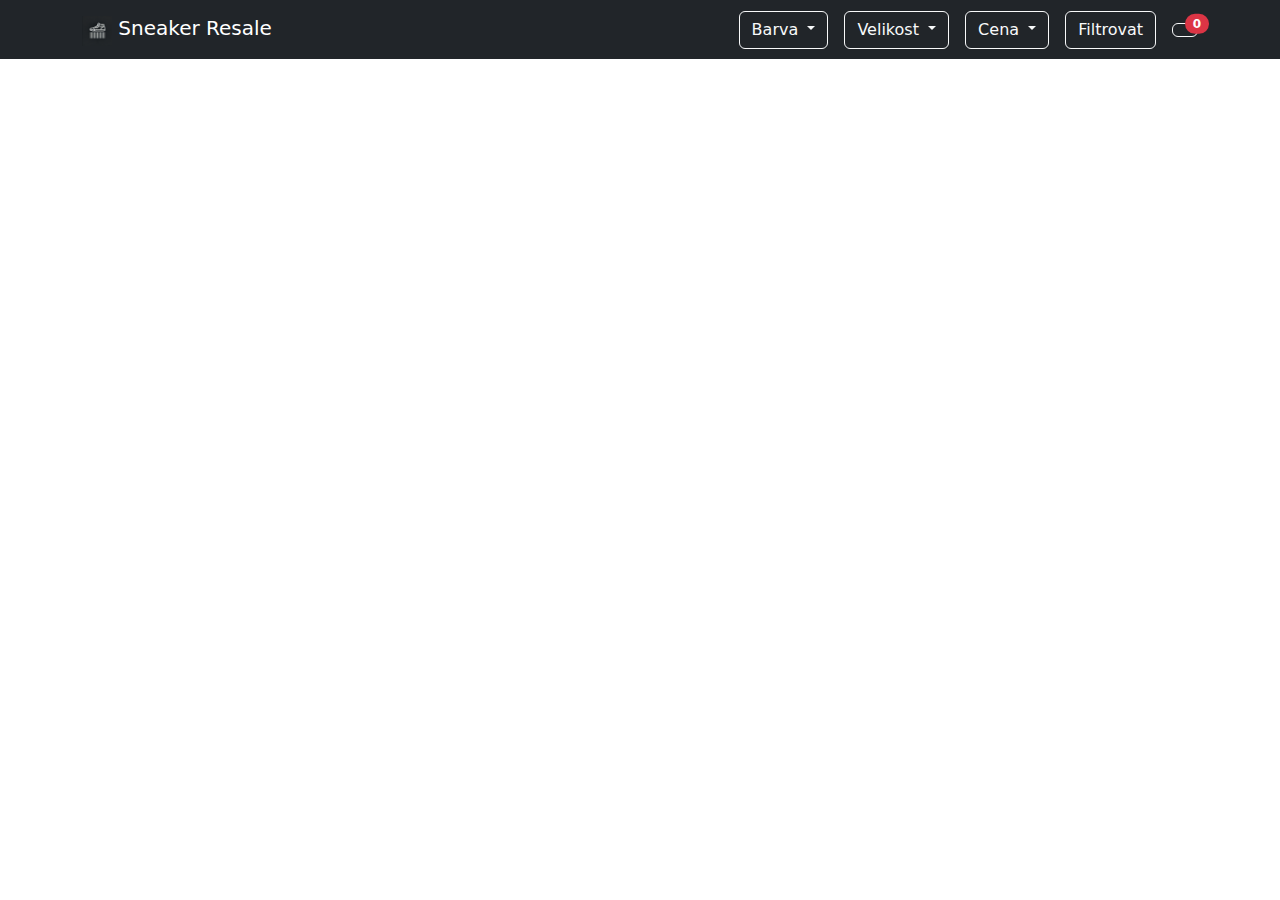
==== 03_bootstrap_and_vite/src/campus.green.html @ 97d51136 "commit pet" ====
<!doctype html>
<html lang="en">

<head>
  <meta charset="utf-8">
  <meta name="viewport" content="width=device-width, initial-scale=1">
  <title>Bootstrap demo</title>
  <link href="https://cdn.jsdelivr.net/npm/bootstrap@5.3.3/dist/css/bootstrap.min.css" rel="stylesheet"
    integrity="sha384-QWTKZyjpPEjISv5WaRU9OFeRpok6YctnYmDr5pNlyT2bRjXh0JMhjY6hW+ALEwIH" crossorigin="anonymous">
  <script type="module" src="./js/main.js"></script>
</head>

<body>

 
 <nav class="navbar navbar-expand-lg navbar-dark bg-dark">
    <div class="container">
      <a class="navbar-brand" href="#">
        <img src="images/DALL·E 2024-12-05 08.15.21 - Minimalistic 20x20 pixel logo for a sneaker resale website. The design features a stylized sneaker outline in white with clean, modern lines on a blac.webp" alt="Logo" width="30" height="30" class="d-inline-block align-text-top">
        Sneaker Resale
      </a>
      <button class="navbar-toggler" type="button" data-bs-toggle="collapse" data-bs-target="#navbarNav"
        aria-controls="navbarNav" aria-expanded="false" aria-label="Toggle navigation">
        <span class="navbar-toggler-icon"></span>
      </button>
      <div class="collapse navbar-collapse" id="navbarNav">
        <ul class="navbar-nav me-auto mb-2 mb-lg-0">
          <li class="nav-item">

          </li>
        </ul>


        <form class="d-flex align-items-center me-3" role="filter">
          <div class="dropdown me-3">
            <button class="btn btn-outline-light dropdown-toggle" type="button" id="colorDropdown"
              data-bs-toggle="dropdown" aria-expanded="false">
              Barva
            </button>
            <ul class="dropdown-menu" aria-labelledby="colorDropdown">
              <li>
                <div class="form-check">
                  <input type="checkbox" class="form-check-input" id="colorBlack">
                  <label class="form-check-label" for="colorBlack">Černá</label>
                </div>
              </li>
              <li>
                <div class="form-check">
                  <input type="checkbox" class="form-check-input" id="colorWhite">
                  <label class="form-check-label" for="colorWhite">Bílá</label>
                </div>
              </li>
              <li>
                <div class="form-check">
                  <input type="checkbox" class="form-check-input" id="colorRed">
                  <label class="form-check-label" for="colorRed">Červená</label>
                </div>
              </li>
              <li>
                <div class="form-check">
                  <input type="checkbox" class="form-check-input" id="colorBlue">
                  <label class="form-check-label" for="colorBlue">Modrá</label>
                </div>
              </li>
            </ul>
          </div>

          <div class="dropdown me-3">
            <button class="btn btn-outline-light dropdown-toggle" type="button" id="sizeDropdown"
              data-bs-toggle="dropdown" aria-expanded="false">
              Velikost
            </button>
            <ul class="dropdown-menu" aria-labelledby="sizeDropdown">
              <li>
                <div class="form-check">
                  <input type="checkbox" class="form-check-input" id="size36">
                  <label class="form-check-label" for="size36">36</label>
                </div>
              </li>
              <li>
                <div class="form-check">
                  <input type="checkbox" class="form-check-input" id="size37">
                  <label class="form-check-label" for="size37">37</label>
                </div>
              </li>
              <li>
                <div class="form-check">
                  <input type="checkbox" class="form-check-input" id="size38">
                  <label class="form-check-label" for="size38">38</label>
                </div>
              </li>
              <li>
                <div class="form-check">
                  <input type="checkbox" class="form-check-input" id="size39">
                  <label class="form-check-label" for="size39">39</label>
                </div>
              </li>
            </ul>
          </div>

          <div class="dropdown me-3">
            <button class="btn btn-outline-light dropdown-toggle" type="button" id="priceDropdown"
              data-bs-toggle="dropdown" aria-expanded="false">
              Cena
            </button>
            <ul class="dropdown-menu" aria-labelledby="priceDropdown">
              <li>
                <div class="form-check">
                  <input type="checkbox" class="form-check-input" id="priceLow">
                  <label class="form-check-label" for="priceLow">Do 1000 Kč</label>
                </div>
              </li>
              <li>
                <div class="form-check">
                  <input type="checkbox" class="form-check-input" id="priceMedium">
                  <label class="form-check-label" for="priceMedium">1000 - 2000 Kč</label>
                </div>
              </li>
              <li>
                <div class="form-check">
                  <input type="checkbox" class="form-check-input" id="priceHigh">
                  <label class="form-check-label" for="priceHigh">2000 - 3000 Kč</label>
                </div>
              </li>
              <li>
                <div class="form-check">
                  <input type="checkbox" class="form-check-input" id="priceExtraHigh">
                  <label class="form-check-label" for="priceExtraHigh">Nad 3000 Kč</label>
                </div>
              </li>
            </ul>
          </div>

          <button class="btn btn-outline-light" type="submit">Filtrovat</button>
        </form>

        <a href="#" class="btn btn-outline-light position-relative">
          <i class="bi bi-cart"></i>
          <span class="position-absolute top-0 start-100 translate-middle badge rounded-pill bg-danger">
            0
            <span class="visually-hidden">unread messages</span>
          </span>
        </a>
      </div>
    </div>
  </nav>

  <script src="https://cdn.jsdelivr.net/npm/@popperjs/core@2.11.6/dist/umd/popper.min.js"></script>
  <script src="https://cdn.jsdelivr.net/npm/bootstrap@5.3.0-alpha1/dist/js/bootstrap.min.js"></script>
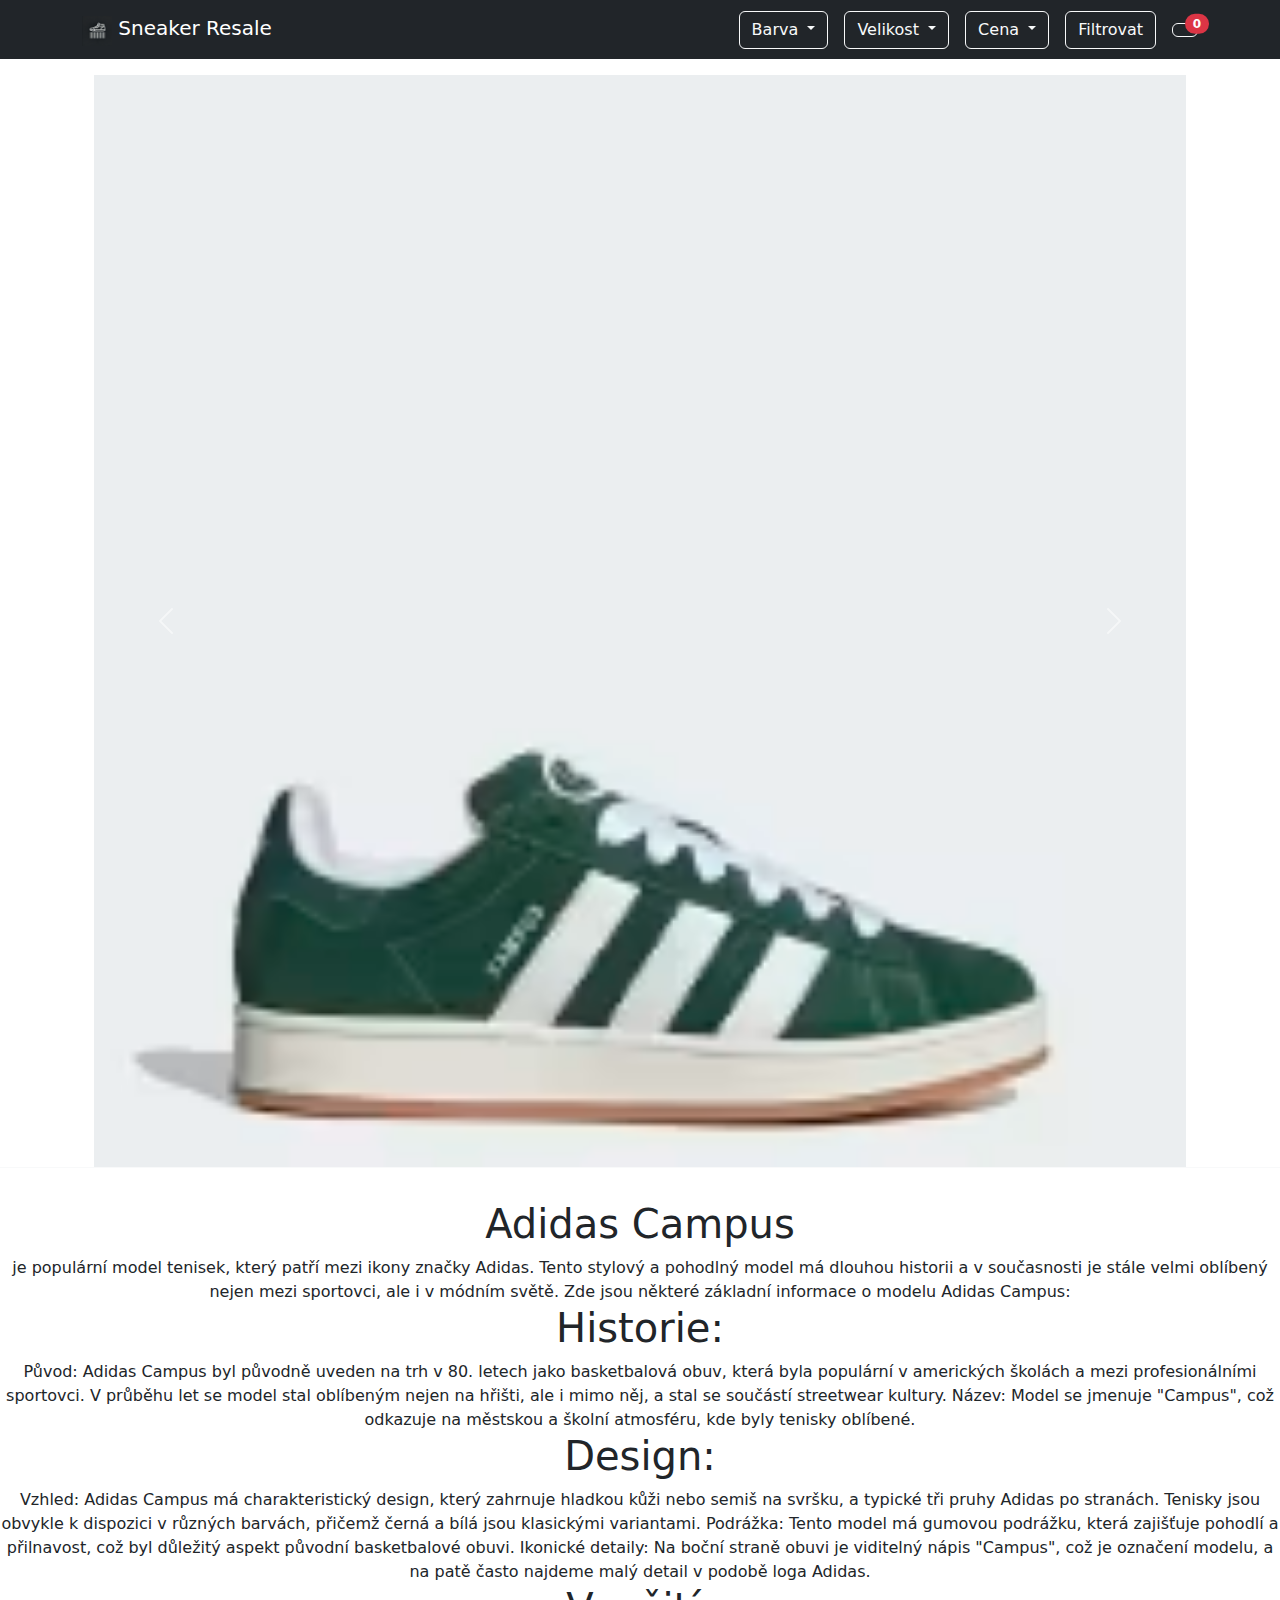
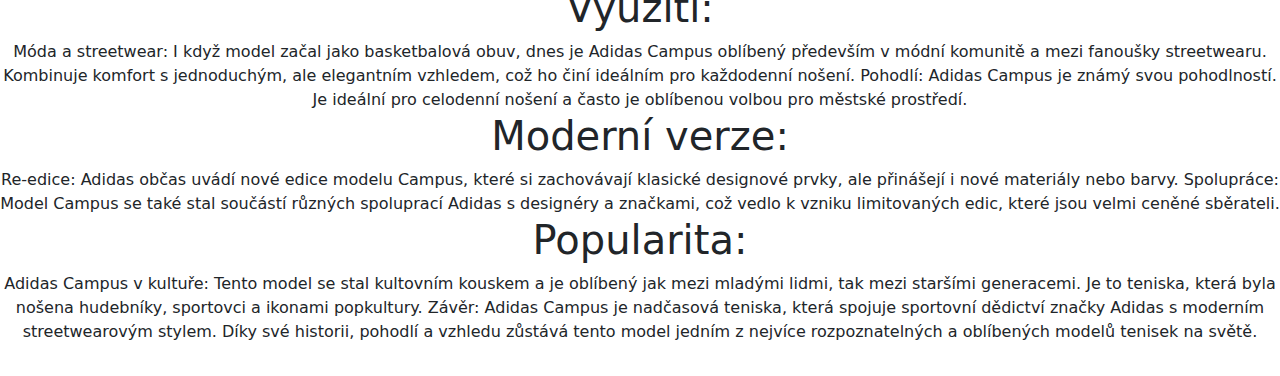
==== commit 913f777a: "sesty commit" ====
--- a/03_bootstrap_and_vite/src/campus.green.html
+++ b/03_bootstrap_and_vite/src/campus.green.html
@@ -147,3 +147,59 @@
 
   <script src="https://cdn.jsdelivr.net/npm/@popperjs/core@2.11.6/dist/umd/popper.min.js"></script>
   <script src="https://cdn.jsdelivr.net/npm/bootstrap@5.3.0-alpha1/dist/js/bootstrap.min.js"></script>
+  <div class="container-fluid">
+  <div class="container-md mt-3">
+    <div id="carouselExampleAutoplaying" class="carousel slide" data-bs-ride="carousel">
+      <div class="carousel-inner">
+        <div class="container-fluid">
+        <div class="carousel-item active">
+          <img src="images/11.avif" class="d-flex w-100" alt="...">
+        </div>
+        <div class="carousel-item">
+          <img src="images/2.jpg" class="d-block w-100" alt="...">
+        </div>
+        <div class="carousel-item">
+          <img src="images/3.png" class="d-block w-100" alt="...">
+        </div>
+      </div>
+      <button class="carousel-control-prev" type="button" data-bs-target="#carouselExampleAutoplaying" data-bs-slide="prev">
+        <span class="carousel-control-prev-icon" aria-hidden="true"></span>
+        <span class="visually-hidden">Previous</span>
+      </button>
+      <button class="carousel-control-next" type="button" data-bs-target="#carouselExampleAutoplaying" data-bs-slide="next">
+        <span class="carousel-control-next-icon" aria-hidden="true"></span>
+        <span class="visually-hidden">Next</span>
+      </button>
+    </div>
+  </div>
+   </div>
+  </div>
+  <div class="text-center py-3  border-top border-light">
+  <p><h1>Adidas Campus</h1> je populární model tenisek, který patří mezi ikony značky Adidas. Tento stylový a pohodlný model má dlouhou historii a v současnosti je stále velmi oblíbený nejen mezi sportovci, ale i v módním světě. Zde jsou některé základní informace o modelu Adidas Campus:
+
+   <h1> Historie:</h1>
+    Původ: Adidas Campus byl původně uveden na trh v 80. letech jako basketbalová obuv, která byla populární v amerických školách a mezi profesionálními sportovci. V průběhu let se model stal oblíbeným nejen na hřišti, ale i mimo něj, a stal se součástí streetwear kultury.
+    
+    Název: Model se jmenuje "Campus", což odkazuje na městskou a školní atmosféru, kde byly tenisky oblíbené.
+    
+    <h1>Design:</h1>
+    Vzhled: Adidas Campus má charakteristický design, který zahrnuje hladkou kůži nebo semiš na svršku, a typické tři pruhy Adidas po stranách. Tenisky jsou obvykle k dispozici v různých barvách, přičemž černá a bílá jsou klasickými variantami.
+    
+    Podrážka: Tento model má gumovou podrážku, která zajišťuje pohodlí a přilnavost, což byl důležitý aspekt původní basketbalové obuvi.
+    
+    Ikonické detaily: Na boční straně obuvi je viditelný nápis "Campus", což je označení modelu, a na patě často najdeme malý detail v podobě loga Adidas.
+    
+    <h1>Využití:</h1>
+    Móda a streetwear: I když model začal jako basketbalová obuv, dnes je Adidas Campus oblíbený především v módní komunitě a mezi fanoušky streetwearu. Kombinuje komfort s jednoduchým, ale elegantním vzhledem, což ho činí ideálním pro každodenní nošení.
+    
+    Pohodlí: Adidas Campus je známý svou pohodlností. Je ideální pro celodenní nošení a často je oblíbenou volbou pro městské prostředí.
+    
+    <h1>Moderní verze:</h1>
+    Re-edice: Adidas občas uvádí nové edice modelu Campus, které si zachovávají klasické designové prvky, ale přinášejí i nové materiály nebo barvy.
+    
+    Spolupráce: Model Campus se také stal součástí různých spoluprací Adidas s designéry a značkami, což vedlo k vzniku limitovaných edic, které jsou velmi ceněné sběrateli.
+    
+    <h1>Popularita:</h1>
+    Adidas Campus v kultuře: Tento model se stal kultovním kouskem a je oblíbený jak mezi mladými lidmi, tak mezi staršími generacemi. Je to teniska, která byla nošena hudebníky, sportovci a ikonami popkultury.
+    Závěr:
+    Adidas Campus je nadčasová teniska, která spojuje sportovní dědictví značky Adidas s moderním streetwearovým stylem. Díky své historii, pohodlí a vzhledu zůstává tento model jedním z nejvíce rozpoznatelných a oblíbených modelů tenisek na světě.</p></div>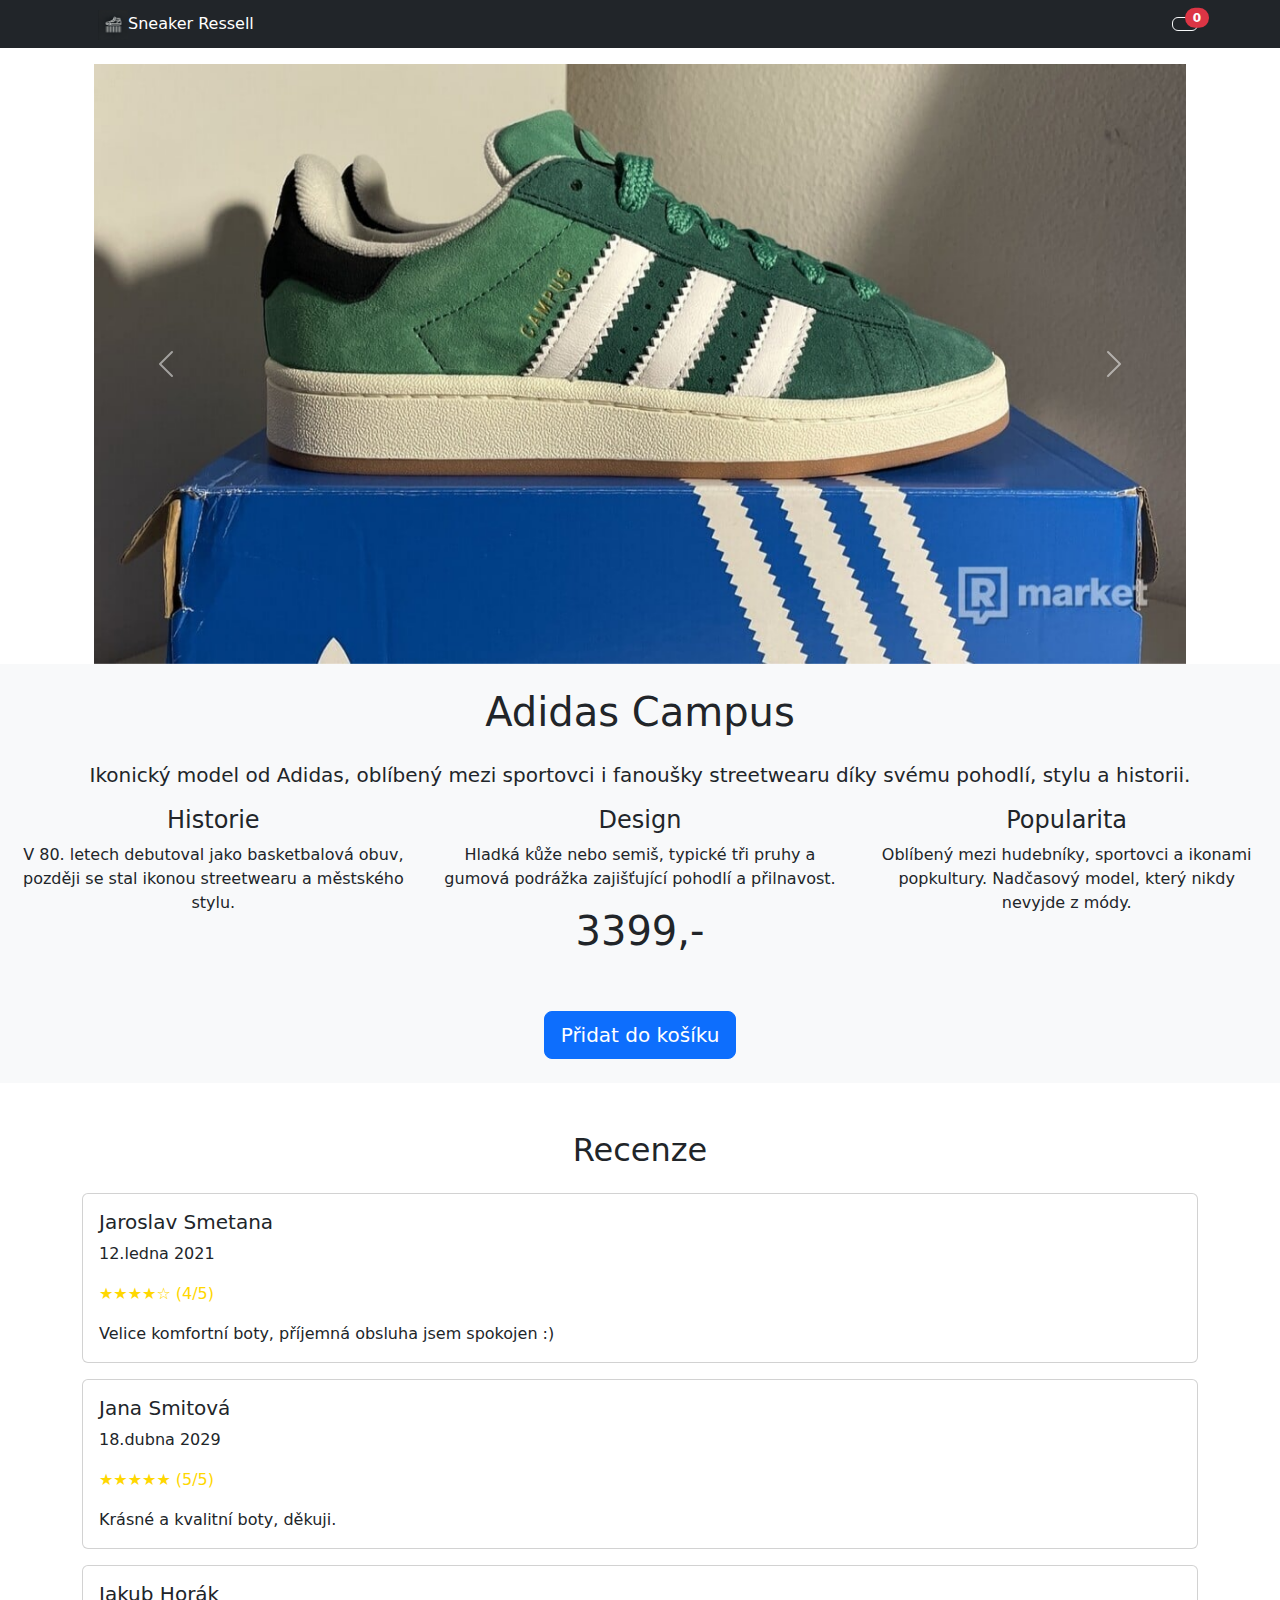
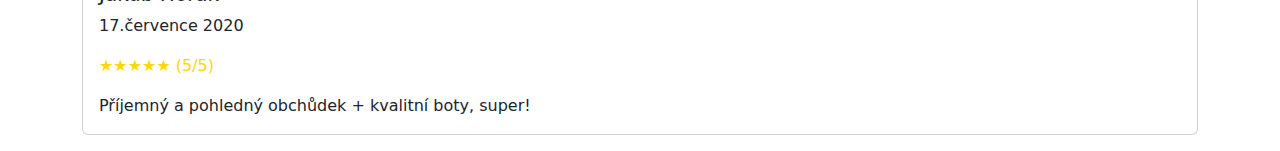
==== commit cb903684: "osmy commit" ====
--- a/03_bootstrap_and_vite/src/campus.green.html
+++ b/03_bootstrap_and_vite/src/campus.green.html
@@ -11,13 +11,16 @@
 </head>
 
 <body>
+ 
 
  
  <nav class="navbar navbar-expand-lg navbar-dark bg-dark">
     <div class="container">
       <a class="navbar-brand" href="#">
+        <a href="index.html">
         <img src="images/DALL·E 2024-12-05 08.15.21 - Minimalistic 20x20 pixel logo for a sneaker resale website. The design features a stylized sneaker outline in white with clean, modern lines on a blac.webp" alt="Logo" width="30" height="30" class="d-inline-block align-text-top">
-        Sneaker Resale
+        <a class="nav-link text-white me-4" aria-current="page" href="index.html">Sneaker Ressell</a>
+
       </a>
       <button class="navbar-toggler" type="button" data-bs-toggle="collapse" data-bs-target="#navbarNav"
         aria-controls="navbarNav" aria-expanded="false" aria-label="Toggle navigation">
@@ -31,107 +34,9 @@
         </ul>
 
 
-        <form class="d-flex align-items-center me-3" role="filter">
-          <div class="dropdown me-3">
-            <button class="btn btn-outline-light dropdown-toggle" type="button" id="colorDropdown"
-              data-bs-toggle="dropdown" aria-expanded="false">
-              Barva
-            </button>
-            <ul class="dropdown-menu" aria-labelledby="colorDropdown">
-              <li>
-                <div class="form-check">
-                  <input type="checkbox" class="form-check-input" id="colorBlack">
-                  <label class="form-check-label" for="colorBlack">Černá</label>
-                </div>
-              </li>
-              <li>
-                <div class="form-check">
-                  <input type="checkbox" class="form-check-input" id="colorWhite">
-                  <label class="form-check-label" for="colorWhite">Bílá</label>
-                </div>
-              </li>
-              <li>
-                <div class="form-check">
-                  <input type="checkbox" class="form-check-input" id="colorRed">
-                  <label class="form-check-label" for="colorRed">Červená</label>
-                </div>
-              </li>
-              <li>
-                <div class="form-check">
-                  <input type="checkbox" class="form-check-input" id="colorBlue">
-                  <label class="form-check-label" for="colorBlue">Modrá</label>
-                </div>
-              </li>
-            </ul>
-          </div>
+        
 
-          <div class="dropdown me-3">
-            <button class="btn btn-outline-light dropdown-toggle" type="button" id="sizeDropdown"
-              data-bs-toggle="dropdown" aria-expanded="false">
-              Velikost
-            </button>
-            <ul class="dropdown-menu" aria-labelledby="sizeDropdown">
-              <li>
-                <div class="form-check">
-                  <input type="checkbox" class="form-check-input" id="size36">
-                  <label class="form-check-label" for="size36">36</label>
-                </div>
-              </li>
-              <li>
-                <div class="form-check">
-                  <input type="checkbox" class="form-check-input" id="size37">
-                  <label class="form-check-label" for="size37">37</label>
-                </div>
-              </li>
-              <li>
-                <div class="form-check">
-                  <input type="checkbox" class="form-check-input" id="size38">
-                  <label class="form-check-label" for="size38">38</label>
-                </div>
-              </li>
-              <li>
-                <div class="form-check">
-                  <input type="checkbox" class="form-check-input" id="size39">
-                  <label class="form-check-label" for="size39">39</label>
-                </div>
-              </li>
-            </ul>
-          </div>
-
-          <div class="dropdown me-3">
-            <button class="btn btn-outline-light dropdown-toggle" type="button" id="priceDropdown"
-              data-bs-toggle="dropdown" aria-expanded="false">
-              Cena
-            </button>
-            <ul class="dropdown-menu" aria-labelledby="priceDropdown">
-              <li>
-                <div class="form-check">
-                  <input type="checkbox" class="form-check-input" id="priceLow">
-                  <label class="form-check-label" for="priceLow">Do 1000 Kč</label>
-                </div>
-              </li>
-              <li>
-                <div class="form-check">
-                  <input type="checkbox" class="form-check-input" id="priceMedium">
-                  <label class="form-check-label" for="priceMedium">1000 - 2000 Kč</label>
-                </div>
-              </li>
-              <li>
-                <div class="form-check">
-                  <input type="checkbox" class="form-check-input" id="priceHigh">
-                  <label class="form-check-label" for="priceHigh">2000 - 3000 Kč</label>
-                </div>
-              </li>
-              <li>
-                <div class="form-check">
-                  <input type="checkbox" class="form-check-input" id="priceExtraHigh">
-                  <label class="form-check-label" for="priceExtraHigh">Nad 3000 Kč</label>
-                </div>
-              </li>
-            </ul>
-          </div>
-
-          <button class="btn btn-outline-light" type="submit">Filtrovat</button>
+          
         </form>
 
         <a href="#" class="btn btn-outline-light position-relative">
@@ -145,22 +50,21 @@
     </div>
   </nav>
 
-  <script src="https://cdn.jsdelivr.net/npm/@popperjs/core@2.11.6/dist/umd/popper.min.js"></script>
-  <script src="https://cdn.jsdelivr.net/npm/bootstrap@5.3.0-alpha1/dist/js/bootstrap.min.js"></script>
+ 
+  <div class="carusel">
   <div class="container-fluid">
   <div class="container-md mt-3">
     <div id="carouselExampleAutoplaying" class="carousel slide" data-bs-ride="carousel">
       <div class="carousel-inner">
         <div class="container-fluid">
         <div class="carousel-item active">
-          <img src="images/11.avif" class="d-flex w-100" alt="...">
+          <img src="images/999.jpeg" class="d-flex w-100" width="800" height="600">
+          
         </div>
         <div class="carousel-item">
-          <img src="images/2.jpg" class="d-block w-100" alt="...">
+          <img src="images/47.webp" class="d-block w-100" width="800" height="600" >
         </div>
-        <div class="carousel-item">
-          <img src="images/3.png" class="d-block w-100" alt="...">
-        </div>
+        
       </div>
       <button class="carousel-control-prev" type="button" data-bs-target="#carouselExampleAutoplaying" data-bs-slide="prev">
         <span class="carousel-control-prev-icon" aria-hidden="true"></span>
@@ -174,32 +78,92 @@
   </div>
    </div>
   </div>
-  <div class="text-center py-3  border-top border-light">
-  <p><h1>Adidas Campus</h1> je populární model tenisek, který patří mezi ikony značky Adidas. Tento stylový a pohodlný model má dlouhou historii a v současnosti je stále velmi oblíbený nejen mezi sportovci, ale i v módním světě. Zde jsou některé základní informace o modelu Adidas Campus:
+  </div>
+  <div class="container-fluid bg-light py-4">
+    <div class="text-center">
+      <h1 class="mb-4">Adidas Campus</h1>
+      <p class="lead">Ikonický model od Adidas, oblíbený mezi sportovci i fanoušky streetwearu díky svému pohodlí, stylu a historii.</p>
+    </div>
+  
+    <div class="row text-center">
+      <div class="col-md-4 mb-3">
+        <h4>Historie</h4>
+        <p>V 80. letech debutoval jako basketbalová obuv, později se stal ikonou streetwearu a městského stylu.</p>
+      </div>
+      <div class="col-md-4 mb-3">
+        <h4>Design</h4>
+        <p>Hladká kůže nebo semiš, typické tři pruhy a gumová podrážka zajišťující pohodlí a přilnavost.</p>
+        <h1>3399,-</h1></p>
+      </div>
+      <div class="col-md-4 mb-3">
+        <h4>Popularita</h4>
+        <p>Oblíbený mezi hudebníky, sportovci a ikonami popkultury. Nadčasový model, který nikdy nevyjde z módy.</p>
+      </div>
+    </div>
+  
+    <div class="text-center mt-4">
+      <button class="btn btn-primary btn-lg">Přidat do košíku</button>
+    </div>
+  </div>
+  
+   <style>
+    .star-rating {
+      color: #FFD700; /* Gold color for stars */
+    }
+  </style>
 
-   <h1> Historie:</h1>
-    Původ: Adidas Campus byl původně uveden na trh v 80. letech jako basketbalová obuv, která byla populární v amerických školách a mezi profesionálními sportovci. V průběhu let se model stal oblíbeným nejen na hřišti, ale i mimo něj, a stal se součástí streetwear kultury.
-    
-    Název: Model se jmenuje "Campus", což odkazuje na městskou a školní atmosféru, kde byly tenisky oblíbené.
-    
-    <h1>Design:</h1>
-    Vzhled: Adidas Campus má charakteristický design, který zahrnuje hladkou kůži nebo semiš na svršku, a typické tři pruhy Adidas po stranách. Tenisky jsou obvykle k dispozici v různých barvách, přičemž černá a bílá jsou klasickými variantami.
-    
-    Podrážka: Tento model má gumovou podrážku, která zajišťuje pohodlí a přilnavost, což byl důležitý aspekt původní basketbalové obuvi.
-    
-    Ikonické detaily: Na boční straně obuvi je viditelný nápis "Campus", což je označení modelu, a na patě často najdeme malý detail v podobě loga Adidas.
-    
-    <h1>Využití:</h1>
-    Móda a streetwear: I když model začal jako basketbalová obuv, dnes je Adidas Campus oblíbený především v módní komunitě a mezi fanoušky streetwearu. Kombinuje komfort s jednoduchým, ale elegantním vzhledem, což ho činí ideálním pro každodenní nošení.
-    
-    Pohodlí: Adidas Campus je známý svou pohodlností. Je ideální pro celodenní nošení a často je oblíbenou volbou pro městské prostředí.
-    
-    <h1>Moderní verze:</h1>
-    Re-edice: Adidas občas uvádí nové edice modelu Campus, které si zachovávají klasické designové prvky, ale přinášejí i nové materiály nebo barvy.
-    
-    Spolupráce: Model Campus se také stal součástí různých spoluprací Adidas s designéry a značkami, což vedlo k vzniku limitovaných edic, které jsou velmi ceněné sběrateli.
-    
-    <h1>Popularita:</h1>
-    Adidas Campus v kultuře: Tento model se stal kultovním kouskem a je oblíbený jak mezi mladými lidmi, tak mezi staršími generacemi. Je to teniska, která byla nošena hudebníky, sportovci a ikonami popkultury.
-    Závěr:
-    Adidas Campus je nadčasová teniska, která spojuje sportovní dědictví značky Adidas s moderním streetwearovým stylem. Díky své historii, pohodlí a vzhledu zůstává tento model jedním z nejvíce rozpoznatelných a oblíbených modelů tenisek na světě.</p></div>+  <div class="container mt-5">
+    <h2 class="text-center mb-4">Recenze</h2>
+
+
+    <div class="card mb-3">
+      <div class="card-body">
+        <h5 class="card-title">Jaroslav Smetana</h5><p>12.ledna 2021</p>
+        <p class="star-rating">
+          ★★★★☆ (4/5)
+        </p>
+        <p class="card-text">
+          Velice komfortní boty, příjemná obsluha jsem spokojen :)
+        </p>
+      </div>
+    </div>
+
+
+    <div class="card mb-3">
+      <div class="card-body">
+        <h5 class="card-title">Jana Smitová
+        </h5>
+        <p>18.dubna 2029</p>
+        <p class="star-rating">
+          ★★★★★ (5/5)
+        </p>
+        <p class="card-text">
+         Krásné a kvalitní boty, děkuji.
+        </p>
+        
+      </div>
+    </div>
+
+    <div class="card mb-3">
+      <div class="card-body">
+        <h5 class="card-title">Jakub Horák</h5>
+        <p>17.července 2020</p>
+        <p class="star-rating">
+          ★★★★★ (5/5)
+        </p>
+        <p class="card-text">
+          Příjemný a pohledný obchůdek + kvalitní boty, super!
+        </p>
+      </div>
+    </div>
+  </div>
+
+
+</body>
+</html>
+
+ 
+ 
+
+    <script src="https://cdn.jsdelivr.net/npm/@popperjs/core@2.11.6/dist/umd/popper.min.js"></script>
+    <script src="https://cdn.jsdelivr.net/npm/bootstrap@5.3.0-alpha1/dist/js/bootstrap.min.js"></script>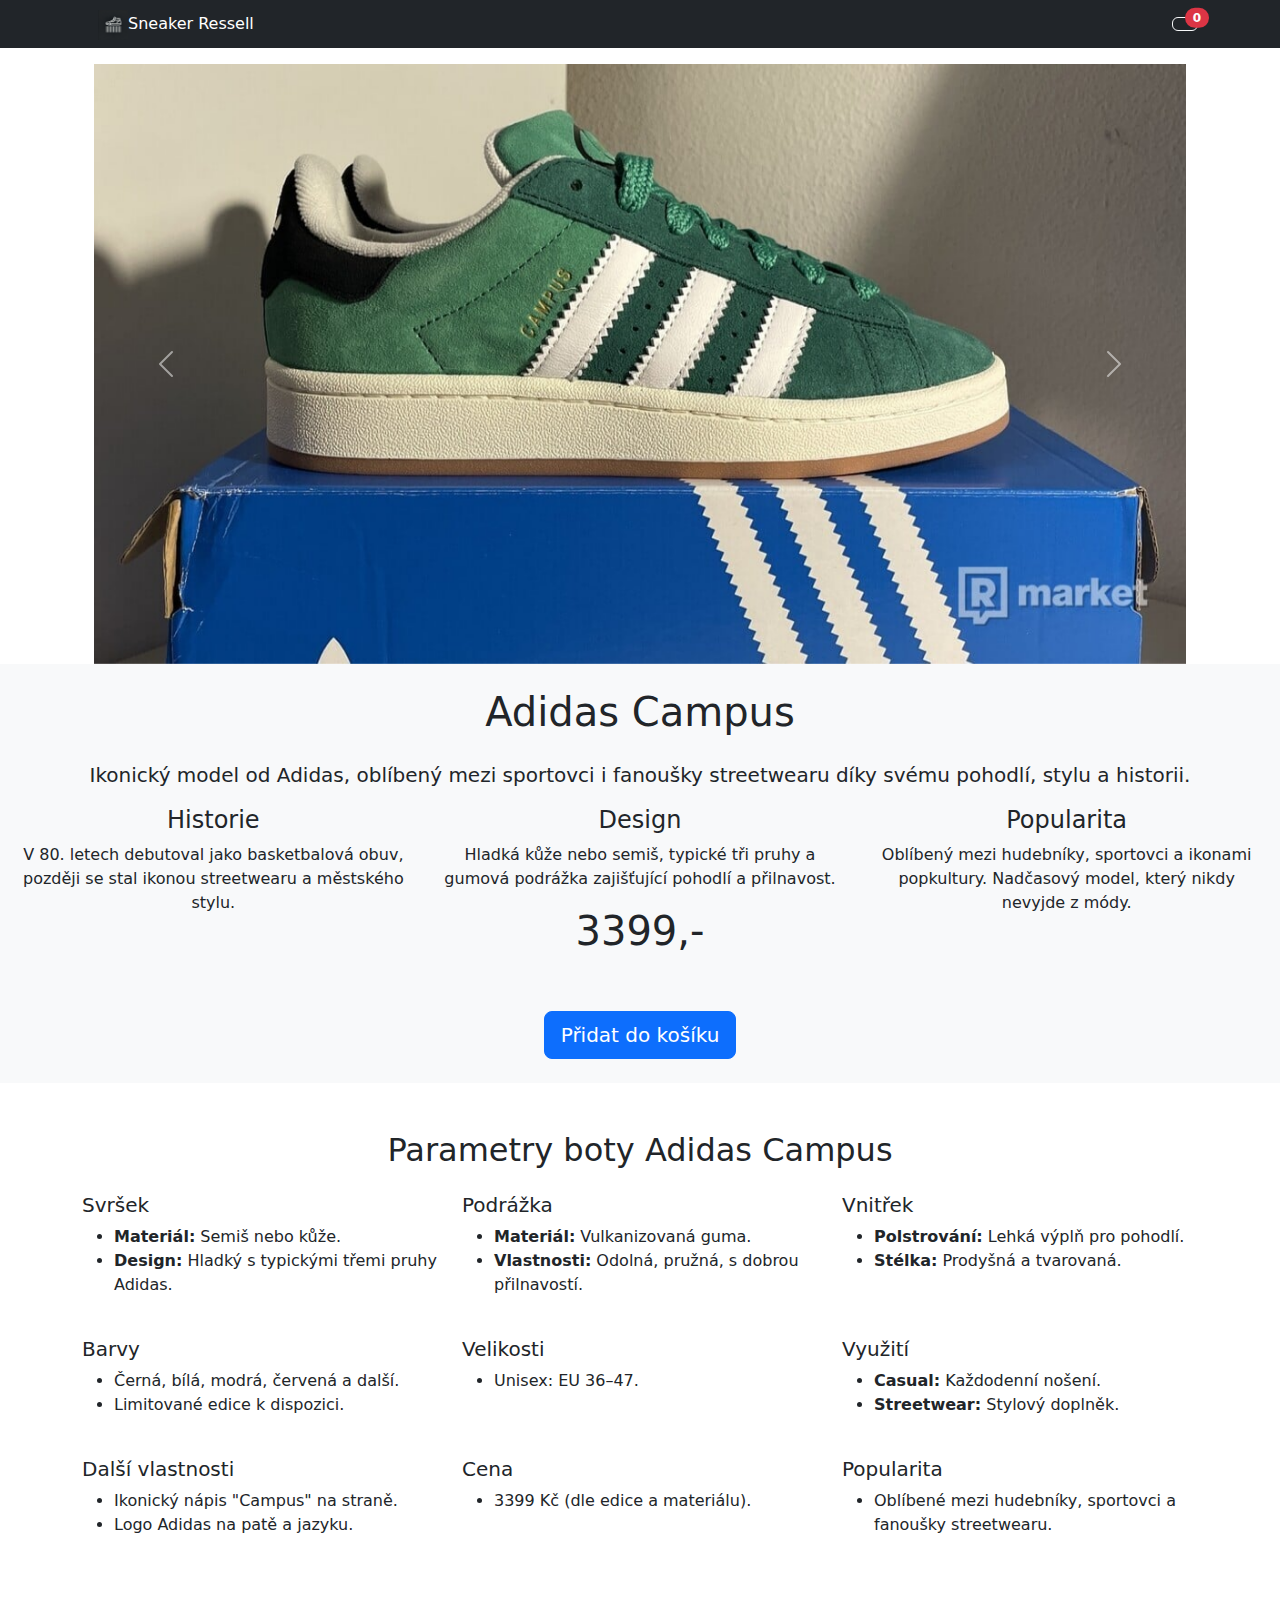
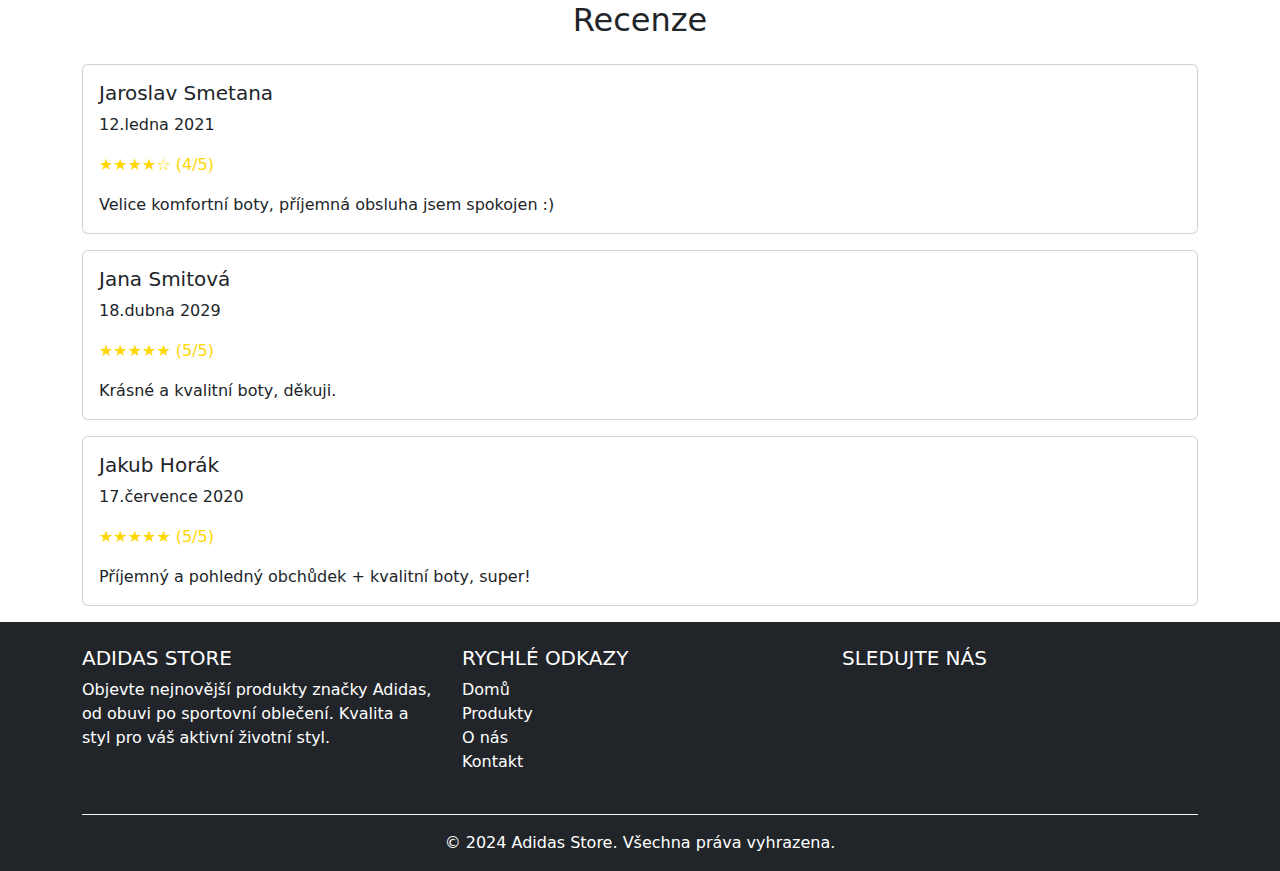
==== commit e21ad632: "commit deset" ====
--- a/03_bootstrap_and_vite/src/campus.green.html
+++ b/03_bootstrap_and_vite/src/campus.green.html
@@ -105,10 +105,91 @@
       <button class="btn btn-primary btn-lg">Přidat do košíku</button>
     </div>
   </div>
-  
+ 
+  <div class="container my-5">
+    <h2 class="text-center mb-4">Parametry boty Adidas Campus</h2>
+    <div class="row">
+    
+      <div class="col-md-4">
+        <h5>Svršek</h5>
+        <ul>
+          <li><strong>Materiál:</strong> Semiš nebo kůže.</li>
+          <li><strong>Design:</strong> Hladký s typickými třemi pruhy Adidas.</li>
+        </ul>
+      </div>
+   
+      <div class="col-md-4">
+        <h5>Podrážka</h5>
+        <ul>
+          <li><strong>Materiál:</strong> Vulkanizovaná guma.</li>
+          <li><strong>Vlastnosti:</strong> Odolná, pružná, s dobrou přilnavostí.</li>
+        </ul>
+      </div>
+      
+      <div class="col-md-4">
+        <h5>Vnitřek</h5>
+        <ul>
+          <li><strong>Polstrování:</strong> Lehká výplň pro pohodlí.</li>
+          <li><strong>Stélka:</strong> Prodyšná a tvarovaná.</li>
+        </ul>
+      </div>
+    </div>
+
+    <div class="row mt-4">
+      
+      <div class="col-md-4">
+        <h5>Barvy</h5>
+        <ul>
+          <li>Černá, bílá, modrá, červená a další.</li>
+          <li>Limitované edice k dispozici.</li>
+        </ul>
+      </div>
+      <div class="col-md-4">
+        <h5>Velikosti</h5>
+        <ul>
+          <li>Unisex: EU 36–47.</li>
+        </ul>
+      </div>
+     
+      <div class="col-md-4">
+        <h5>Využití</h5>
+        <ul>
+          <li><strong>Casual:</strong> Každodenní nošení.</li>
+          <li><strong>Streetwear:</strong> Stylový doplněk.</li>
+        </ul>
+      </div>
+    </div>
+
+    <div class="row mt-4">
+    
+      <div class="col-md-4">
+        <h5>Další vlastnosti</h5>
+        <ul>
+          <li>Ikonický nápis "Campus" na straně.</li>
+          <li>Logo Adidas na patě a jazyku.</li>
+        </ul>
+      </div>
+    
+      <div class="col-md-4">
+        <h5>Cena</h5>
+        <ul>
+          <li>3399 Kč (dle edice a materiálu).</li>
+        </ul>
+      </div>      <div class="col-md-4">
+        <h5>Popularita</h5>
+        <ul>
+          <li>Oblíbené mezi hudebníky, sportovci a fanoušky streetwearu.</li>
+        
+        </ul>
+      </div>
+    </div>
+  </div>
+
+</html>
+
    <style>
     .star-rating {
-      color: #FFD700; /* Gold color for stars */
+      color: #FFD700; 
     }
   </style>
 
@@ -157,6 +238,53 @@
       </div>
     </div>
   </div>
+  <footer class="bg-dark text-white pt-4">
+    <div class="container">
+      <div class="row">
+
+        <div class="col-md-4 mb-4">
+          <h5 class="text-uppercase">Adidas Store</h5>
+          <p>
+            Objevte nejnovější produkty značky Adidas, od obuvi po sportovní oblečení.
+            Kvalita a styl pro váš aktivní životní styl.
+          </p>
+        </div>
+
+        <div class="col-md-4 mb-4">
+          <h5 class="text-uppercase">Rychlé odkazy</h5>
+          <ul class="list-unstyled">
+            <li><a href="#" class="text-white text-decoration-none">Domů</a></li>
+            <li><a href="#" class="text-white text-decoration-none">Produkty</a></li>
+            <li><a href="#" class="text-white text-decoration-none">O nás</a></li>
+            <li><a href="#" class="text-white text-decoration-none">Kontakt</a></li>
+          </ul>
+        </div>
+
+        <div class="col-md-4 mb-4">
+          <h5 class="text-uppercase">Sledujte nás</h5>
+          <div>
+            <a href="https://www.facebook.com/adidasoriginals/?locale=cs_CZ"
+              class="text-white text-decoration-none me-3">
+              <i class="bi bi-facebook"></i>
+            </a>
+            <a href="https://www.instagram.com/adidasoriginals/" class="text-white text-decoration-none me-3">
+              <i class="bi bi-instagram"></i>
+            </a>
+            <a href="https://x.com/adidasoriginals?lang=cs" class="text-white text-decoration-none me-3">
+              <i class="bi bi-twitter"></i>
+            </a>
+            <a href="https://www.youtube.com/adidasoriginals" class="text-white text-decoration-none">
+              <i class="bi bi-youtube"></i>
+            </a>
+          </div>
+        </div>
+      </div>
+      <div class="text-center py-3 border-top border-light">
+        <p class="mb-0">&copy; 2024 Adidas Store. Všechna práva vyhrazena.</p>
+      </div>
+    </div>
+  </footer>
+
 
 
 </body>
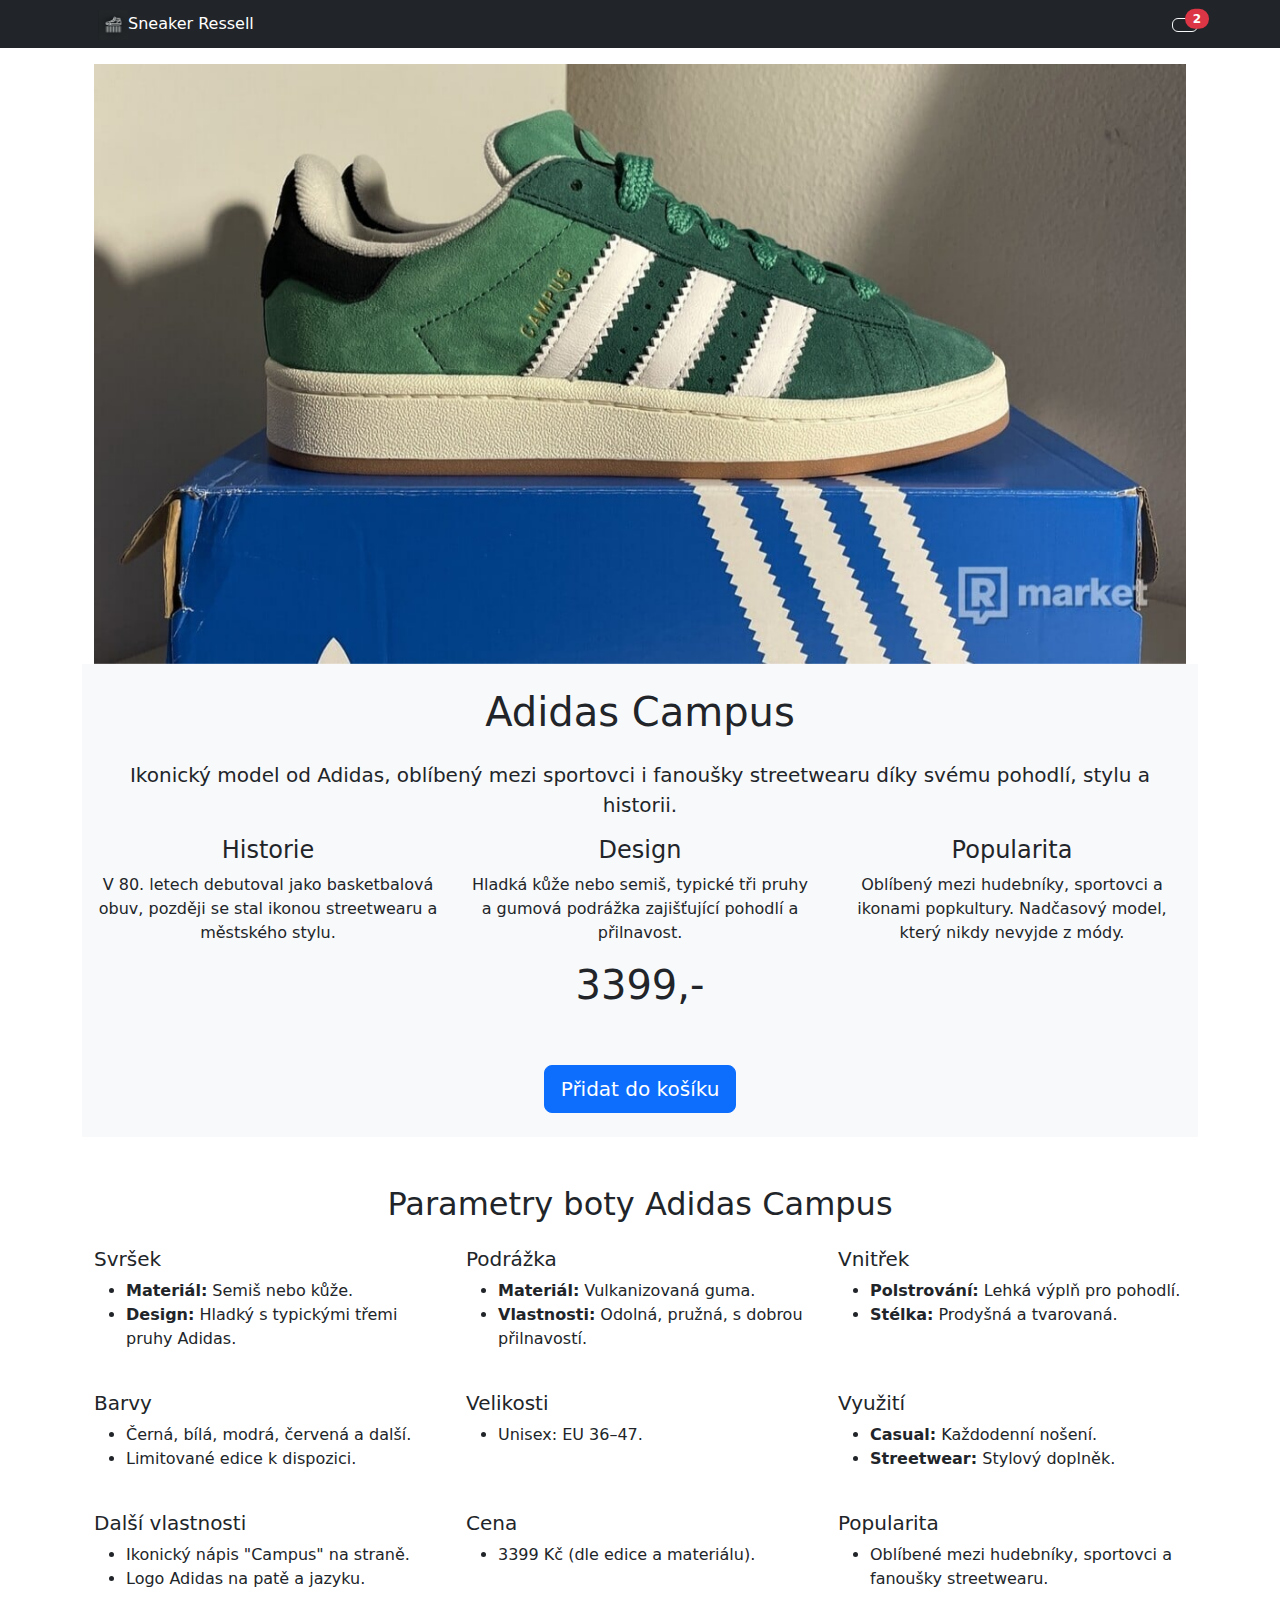
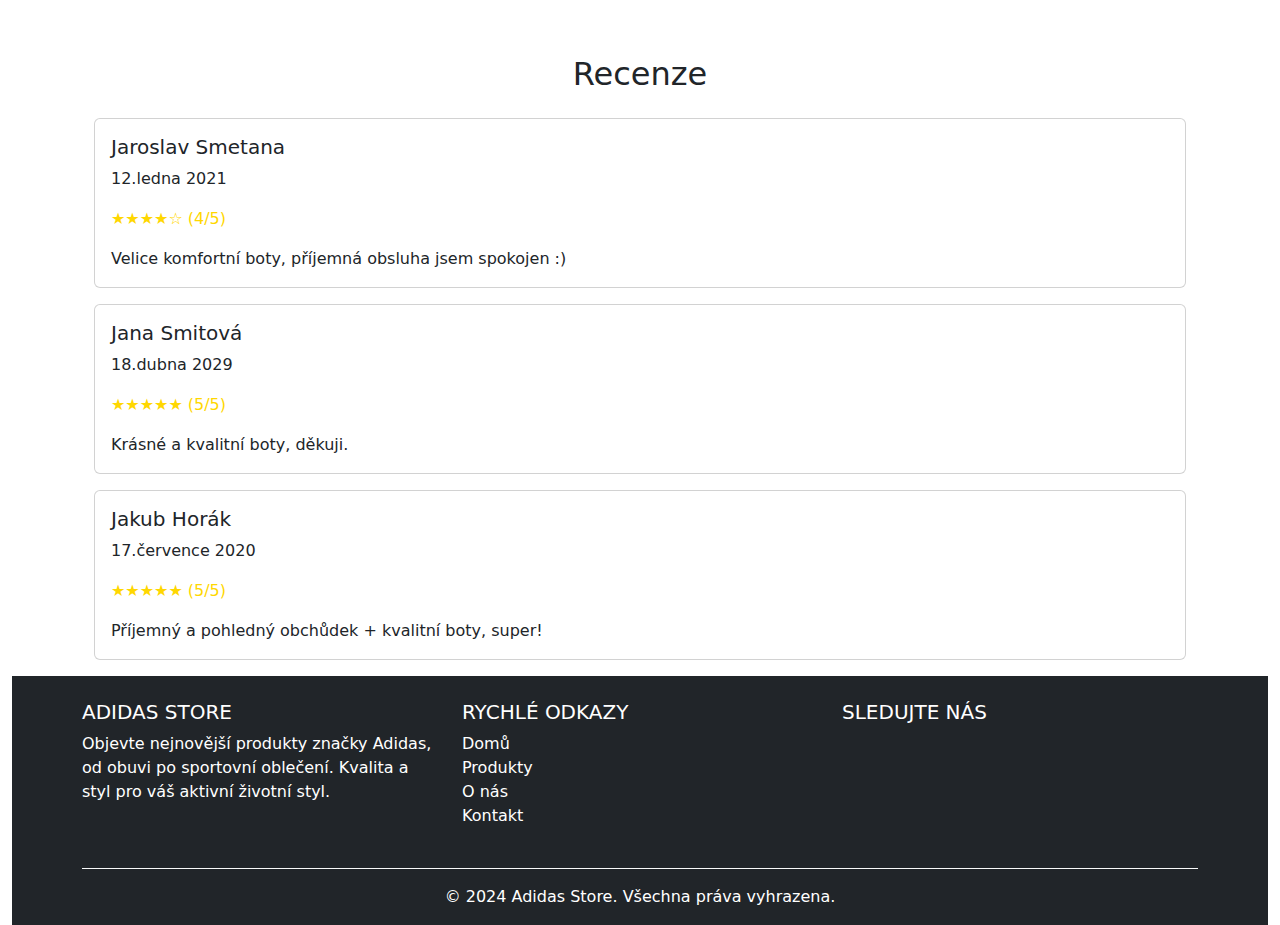
==== commit d5817150: "commit jedenact" ====
--- a/03_bootstrap_and_vite/src/campus.green.html
+++ b/03_bootstrap_and_vite/src/campus.green.html
@@ -8,6 +8,8 @@
   <link href="https://cdn.jsdelivr.net/npm/bootstrap@5.3.3/dist/css/bootstrap.min.css" rel="stylesheet"
     integrity="sha384-QWTKZyjpPEjISv5WaRU9OFeRpok6YctnYmDr5pNlyT2bRjXh0JMhjY6hW+ALEwIH" crossorigin="anonymous">
   <script type="module" src="./js/main.js"></script>
+  <link rel="icon" href="images/DALL·E 2024-12-05 08.15.21 - Minimalistic 20x20 pixel logo for a sneaker resale website. The design features a stylized sneaker outline in white with clean, modern lines on a blac.webp" type="image/png"
+>
 </head>
 
 <body>
@@ -39,13 +41,23 @@
           
         </form>
 
-        <a href="#" class="btn btn-outline-light position-relative">
-          <i class="bi bi-cart"></i>
-          <span class="position-absolute top-0 start-100 translate-middle badge rounded-pill bg-danger">
-            0
-            <span class="visually-hidden">unread messages</span>
-          </span>
-        </a>
+        <div class="nav-item dropdown">
+          <a href="#" class="btn btn-outline-light position-relative" data-bs-toggle="dropdown" aria-expanded="false">
+            <i class="bi bi-cart"></i>
+            <span class="position-absolute top-0 start-100 translate-middle badge rounded-pill bg-danger">
+              2
+         
+            </span>
+          </a>
+          <ul class="dropdown-menu dropdown-menu-end" aria-labelledby="cartIcon">
+            <li><a class="dropdown-item" href="#">Adidas Handball Spezial - Green/White<i class="bi bi-trash ms-5 text-danger"></i></a></li>
+            <li><a class="dropdown-item" href="#">Adidas X Gucci Gazzelle<i class="bi bi-trash ms-5 text-danger"></i></a></li>
+            <li><hr class="dropdown-divider"></li>
+            <li><a class="dropdown-item" href="#">Přejít do košíku</a></li></ul></div>
+
+
+
+
       </div>
     </div>
   </nav>
@@ -60,21 +72,9 @@
         <div class="carousel-item active">
           <img src="images/999.jpeg" class="d-flex w-100" width="800" height="600">
           
-        </div>
-        <div class="carousel-item">
-          <img src="images/47.webp" class="d-block w-100" width="800" height="600" >
-        </div>
-        
-      </div>
-      <button class="carousel-control-prev" type="button" data-bs-target="#carouselExampleAutoplaying" data-bs-slide="prev">
-        <span class="carousel-control-prev-icon" aria-hidden="true"></span>
-        <span class="visually-hidden">Previous</span>
-      </button>
-      <button class="carousel-control-next" type="button" data-bs-target="#carouselExampleAutoplaying" data-bs-slide="next">
-        <span class="carousel-control-next-icon" aria-hidden="true"></span>
-        <span class="visually-hidden">Next</span>
-      </button>
-    </div>
+       
+        
+     
   </div>
    </div>
   </div>
@@ -237,6 +237,7 @@
         </p>
       </div>
     </div>
+  </div>
   </div>
   <footer class="bg-dark text-white pt-4">
     <div class="container">
